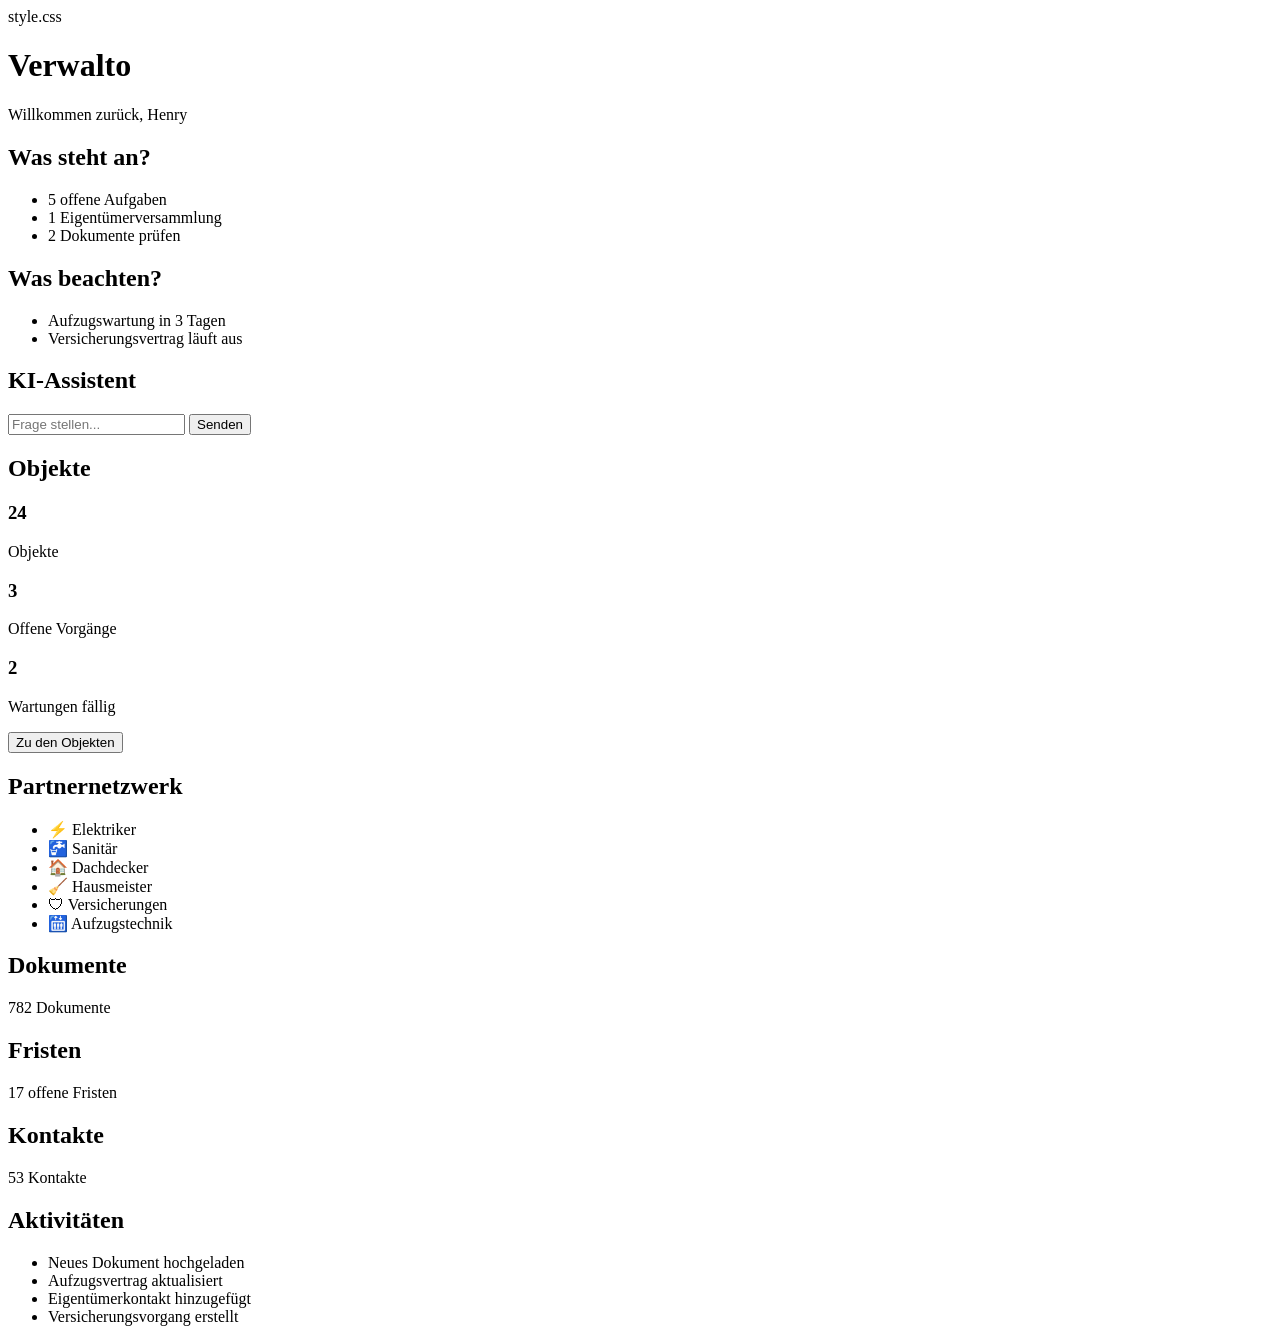
==== main.html @ 21465e1d "main.html erstellen" ====
<!DOCTYPE html>
<html lang="de">
<head>
    <meta charset="UTF-8">
    <meta name="viewport" content="width=device-width, initial-scale=1.0">
    <title>Verwalto Dashboard</title>

    style.css
</head>
<body>

    <header>
        <div class="header-left">
            <h1>Verwalto</h1>
        </div>

        <div class="header-right">
            <span>Willkommen zurück, Henry</span>
        </div>
    </header>

    <main>

        <!-- Obere Leiste -->

        <section class="top-grid">

            <div class="card">
                <h2>Was steht an?</h2>

                <ul>
                    <li>5 offene Aufgaben</li>
                    <li>1 Eigentümerversammlung</li>
                    <li>2 Dokumente prüfen</li>
                </ul>
            </div>

            <div class="card warning">
                <h2>Was beachten?</h2>

                <ul>
                    <li>Aufzugswartung in 3 Tagen</li>
                    <li>Versicherungsvertrag läuft aus</li>
                </ul>
            </div>

            <div class="card ai-card">
                <h2>KI-Assistent</h2>

                <input
                    type="text"
                    placeholder="Frage stellen..."
                >

                <button>
                    Senden
                </button>
            </div>

        </section>


        <!-- Objekte + Partnernetzwerk -->

        <section class="middle-grid">

            <div class="card objects-card">

                <h2>Objekte</h2>

                <div class="object-stats">

                    <div class="stat-box">
                        <h3>24</h3>
                        <p>Objekte</p>
                    </div>

                    <div class="stat-box">
                        <h3>3</h3>
                        <p>Offene Vorgänge</p>
                    </div>

                    <div class="stat-box">
                        <h3>2</h3>
                        <p>Wartungen fällig</p>
                    </div>

                </div>

                <button>
                    Zu den Objekten
                </button>

            </div>

            <div class="card">

                <h2>Partnernetzwerk</h2>

                <ul>
                    <li>⚡ Elektriker</li>
                    <li>🚰 Sanitär</li>
                    <li>🏠 Dachdecker</li>
                    <li>🧹 Hausmeister</li>
                    <li>🛡 Versicherungen</li>
                    <li>🛗 Aufzugstechnik</li>
                </ul>

            </div>

        </section>


        <!-- Schnellzugriff -->

        <section class="bottom-grid">

            <div class="card">
                <h2>Dokumente</h2>
                <p>782 Dokumente</p>
            </div>

            <div class="card">
                <h2>Fristen</h2>
                <p>17 offene Fristen</p>
            </div>

            <div class="card">
                <h2>Kontakte</h2>
                <p>53 Kontakte</p>
            </div>

        </section>


        <!-- Aktivitätsfeed -->

        <section class="activity-section">

            <div class="card">

                <h2>Aktivitäten</h2>

                <ul>
                    <li>Neues Dokument hochgeladen</li>
                    <li>Aufzugsvertrag aktualisiert</li>
                    <li>Eigentümerkontakt hinzugefügt</li>
                    <li>Versicherungsvorgang erstellt</li>
                </ul>

            </div>

        </section>

    </main>

</body>
</html>
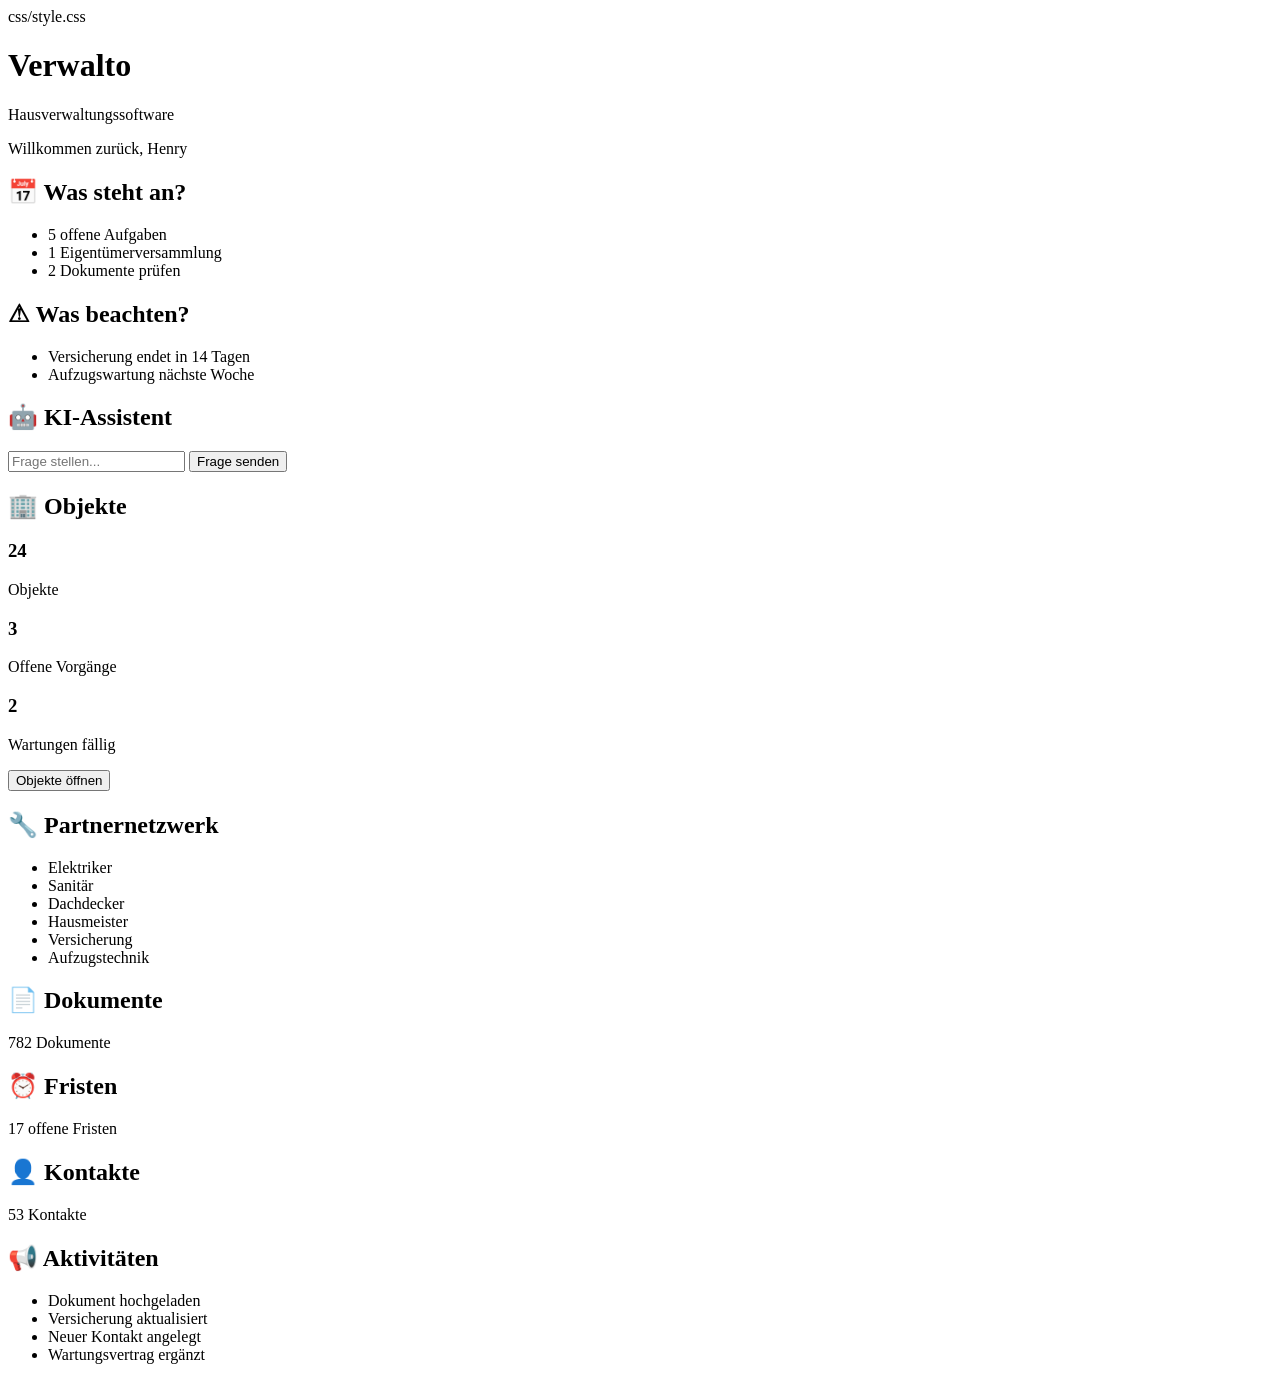
==== commit 49e46291: "main.html aktualisieren" ====
--- a/main.html
+++ b/main.html
@@ -5,28 +5,29 @@
     <meta name="viewport" content="width=device-width, initial-scale=1.0">
     <title>Verwalto Dashboard</title>
 
-    style.css
+    css/style.css
 </head>
 <body>
 
     <header>
-        <div class="header-left">
+        <div>
             <h1>Verwalto</h1>
+            <p>Hausverwaltungssoftware</p>
         </div>
 
-        <div class="header-right">
-            <span>Willkommen zurück, Henry</span>
+        <div class="user-box">
+            Willkommen zurück, Henry
         </div>
     </header>
 
     <main>
 
-        <!-- Obere Leiste -->
+        <!-- Erste Reihe -->
 
         <section class="top-grid">
 
             <div class="card">
-                <h2>Was steht an?</h2>
+                <h2>📅 Was steht an?</h2>
 
                 <ul>
                     <li>5 offene Aufgaben</li>
@@ -36,16 +37,16 @@
             </div>
 
             <div class="card warning">
-                <h2>Was beachten?</h2>
+                <h2>⚠ Was beachten?</h2>
 
                 <ul>
-                    <li>Aufzugswartung in 3 Tagen</li>
-                    <li>Versicherungsvertrag läuft aus</li>
+                    <li>Versicherung endet in 14 Tagen</li>
+                    <li>Aufzugswartung nächste Woche</li>
                 </ul>
             </div>
 
             <div class="card ai-card">
-                <h2>KI-Assistent</h2>
+                <h2>🤖 KI-Assistent</h2>
 
                 <input
                     type="text"
@@ -53,34 +54,33 @@
                 >
 
                 <button>
-                    Senden
+                    Frage senden
                 </button>
             </div>
 
         </section>
 
-
-        <!-- Objekte + Partnernetzwerk -->
+        <!-- Objekte + Partner -->
 
         <section class="middle-grid">
 
             <div class="card objects-card">
 
-                <h2>Objekte</h2>
+                <h2>🏢 Objekte</h2>
 
-                <div class="object-stats">
+                <div class="stats">
 
-                    <div class="stat-box">
+                    <div class="stat">
                         <h3>24</h3>
                         <p>Objekte</p>
                     </div>
 
-                    <div class="stat-box">
+                    <div class="stat">
                         <h3>3</h3>
                         <p>Offene Vorgänge</p>
                     </div>
 
-                    <div class="stat-box">
+                    <div class="stat">
                         <h3>2</h3>
                         <p>Wartungen fällig</p>
                     </div>
@@ -88,64 +88,62 @@
                 </div>
 
                 <button>
-                    Zu den Objekten
+                    Objekte öffnen
                 </button>
 
             </div>
 
             <div class="card">
 
-                <h2>Partnernetzwerk</h2>
+                <h2>🔧 Partnernetzwerk</h2>
 
                 <ul>
-                    <li>⚡ Elektriker</li>
-                    <li>🚰 Sanitär</li>
-                    <li>🏠 Dachdecker</li>
-                    <li>🧹 Hausmeister</li>
-                    <li>🛡 Versicherungen</li>
-                    <li>🛗 Aufzugstechnik</li>
+                    <li>Elektriker</li>
+                    <li>Sanitär</li>
+                    <li>Dachdecker</li>
+                    <li>Hausmeister</li>
+                    <li>Versicherung</li>
+                    <li>Aufzugstechnik</li>
                 </ul>
 
             </div>
 
         </section>
 
-
         <!-- Schnellzugriff -->
 
         <section class="bottom-grid">
 
             <div class="card">
-                <h2>Dokumente</h2>
+                <h2>📄 Dokumente</h2>
                 <p>782 Dokumente</p>
             </div>
 
             <div class="card">
-                <h2>Fristen</h2>
+                <h2>⏰ Fristen</h2>
                 <p>17 offene Fristen</p>
             </div>
 
             <div class="card">
-                <h2>Kontakte</h2>
+                <h2>👤 Kontakte</h2>
                 <p>53 Kontakte</p>
             </div>
 
         </section>
 
+        <!-- Aktivitäten -->
 
-        <!-- Aktivitätsfeed -->
-
-        <section class="activity-section">
+        <section>
 
             <div class="card">
 
-                <h2>Aktivitäten</h2>
+                <h2>📢 Aktivitäten</h2>
 
                 <ul>
-                    <li>Neues Dokument hochgeladen</li>
-                    <li>Aufzugsvertrag aktualisiert</li>
-                    <li>Eigentümerkontakt hinzugefügt</li>
-                    <li>Versicherungsvorgang erstellt</li>
+                    <li>Dokument hochgeladen</li>
+                    <li>Versicherung aktualisiert</li>
+                    <li>Neuer Kontakt angelegt</li>
+                    <li>Wartungsvertrag ergänzt</li>
                 </ul>
 
             </div>
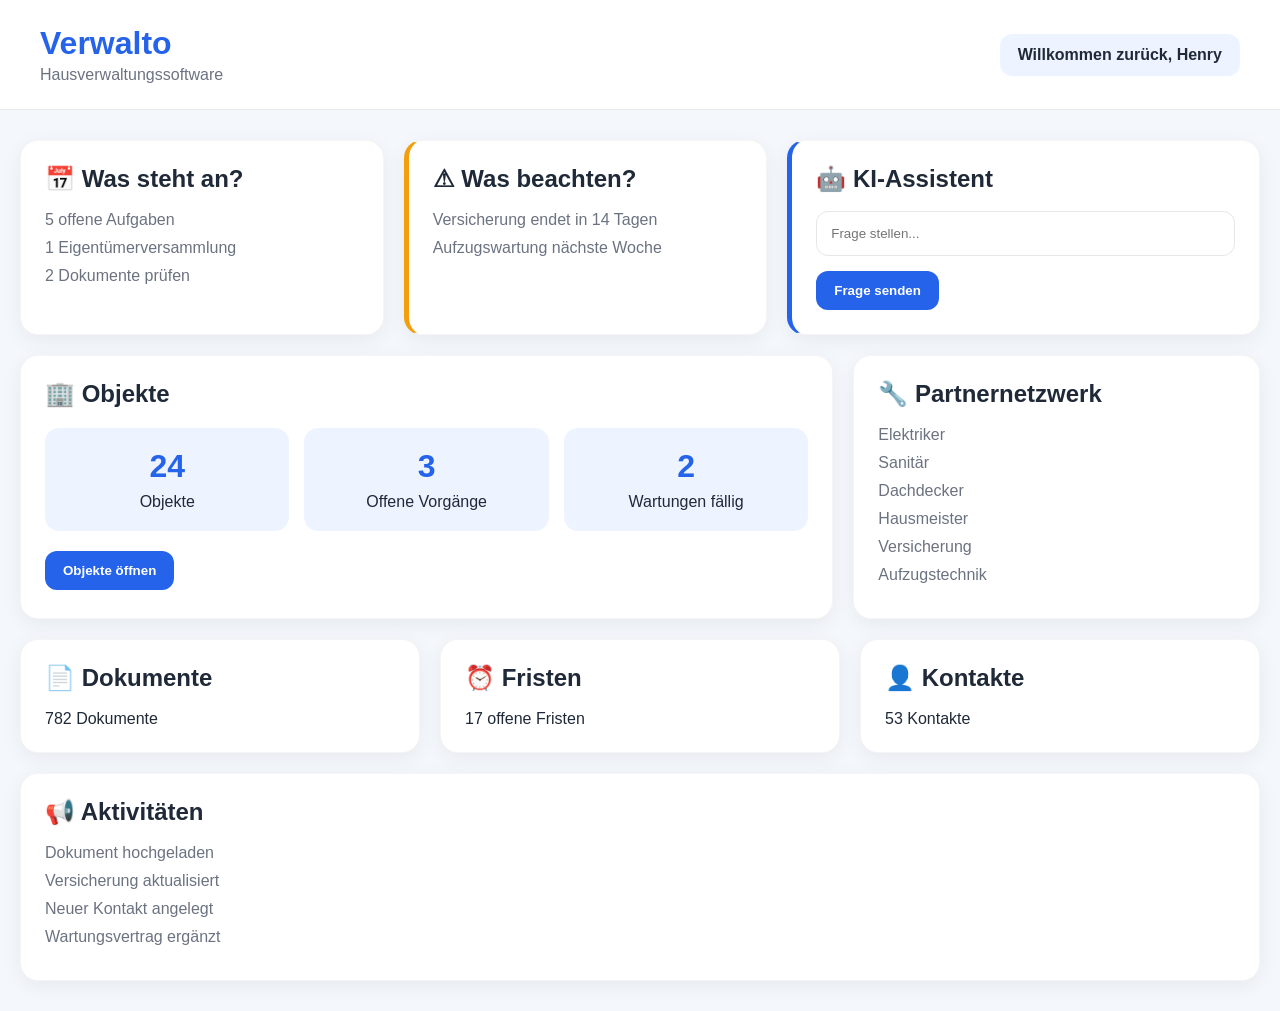
==== commit e9ce207d: "main.html aktualisieren" ====
--- a/main.html
+++ b/main.html
@@ -5,8 +5,9 @@
     <meta name="viewport" content="width=device-width, initial-scale=1.0">
     <title>Verwalto Dashboard</title>
 
-    css/style.css
+    
 </head>
+	<link rel="stylesheet" href="style.css">
 <body>
 
     <header>
--- a/style.css
+++ b/style.css
@@ -0,0 +1,277 @@
+:root {
+
+    --primary: #2563eb;
+    --background: #f4f7fb;
+    --card: #ffffff;
+
+    --text: #1f2937;
+    --text-light: #6b7280;
+
+    --warning: #f59e0b;
+
+    --border: #e5e7eb;
+
+    --radius: 18px;
+}
+
+* {
+    margin: 0;
+    padding: 0;
+    box-sizing: border-box;
+}
+
+body {
+
+    font-family: Segoe UI, Arial, sans-serif;
+
+    background: var(--background);
+
+    color: var(--text);
+
+    min-height: 100vh;
+}
+
+/* HEADER */
+
+header {
+
+    background: white;
+
+    display: flex;
+    justify-content: space-between;
+    align-items: center;
+
+    padding: 25px 40px;
+
+    border-bottom: 1px solid var(--border);
+
+    position: sticky;
+    top: 0;
+}
+
+header h1 {
+
+    color: var(--primary);
+
+    font-size: 32px;
+}
+
+header p {
+
+    color: var(--text-light);
+
+    margin-top: 4px;
+}
+
+.user-box {
+
+    background: #eef4ff;
+
+    padding: 12px 18px;
+
+    border-radius: 12px;
+
+    font-weight: 600;
+}
+
+/* MAIN */
+
+main {
+
+    max-width: 1400px;
+
+    margin: 30px auto;
+
+    padding: 0 20px;
+}
+
+/* GRID */
+
+.top-grid {
+
+    display: grid;
+
+    grid-template-columns:
+        1fr
+        1fr
+        1.3fr;
+
+    gap: 20px;
+
+    margin-bottom: 20px;
+}
+
+.middle-grid {
+
+    display: grid;
+
+    grid-template-columns:
+        2fr
+        1fr;
+
+    gap: 20px;
+
+    margin-bottom: 20px;
+}
+
+.bottom-grid {
+
+    display: grid;
+
+    grid-template-columns:
+        1fr
+        1fr
+        1fr;
+
+    gap: 20px;
+
+    margin-bottom: 20px;
+}
+
+/* CARDS */
+
+.card {
+
+    background: var(--card);
+
+    padding: 24px;
+
+    border-radius: var(--radius);
+
+    box-shadow:
+        0 5px 20px rgba(0,0,0,0.06);
+
+    border: 1px solid rgba(0,0,0,0.04);
+}
+
+.card h2 {
+
+    margin-bottom: 18px;
+}
+
+.card ul {
+
+    list-style: none;
+}
+
+.card li {
+
+    margin-bottom: 10px;
+    color: var(--text-light);
+}
+
+/* OBJEKTE */
+
+.stats {
+
+    display: flex;
+    gap: 15px;
+
+    margin: 20px 0;
+}
+
+.stat {
+
+    flex: 1;
+
+    background: #eef4ff;
+
+    border-radius: 14px;
+
+    padding: 20px;
+
+    text-align: center;
+}
+
+.stat h3 {
+
+    color: var(--primary);
+
+    font-size: 32px;
+}
+
+.stat p {
+
+    margin-top: 8px;
+}
+
+/* KI */
+
+.ai-card {
+
+    border-left: 5px solid var(--primary);
+}
+
+.warning {
+
+    border-left: 5px solid var(--warning);
+}
+
+input {
+
+    width: 100%;
+
+    padding: 14px;
+
+    border: 1px solid var(--border);
+
+    border-radius: 12px;
+
+    margin-bottom: 15px;
+}
+
+input:focus {
+
+    outline: none;
+
+    border-color: var(--primary);
+}
+
+/* BUTTON */
+
+button {
+
+    background: var(--primary);
+
+    color: white;
+
+    border: none;
+
+    padding: 12px 18px;
+
+    border-radius: 12px;
+
+    cursor: pointer;
+
+    font-weight: 600;
+
+    transition: 0.2s;
+}
+
+button:hover {
+
+    background: #1d4ed8;
+}
+
+/* RESPONSIVE */
+
+@media (max-width: 1100px) {
+
+    .top-grid,
+    .middle-grid,
+    .bottom-grid {
+
+        grid-template-columns: 1fr;
+    }
+
+    .stats {
+
+        flex-direction: column;
+    }
+
+    header {
+
+        flex-direction: column;
+        gap: 15px;
+    }
+}
